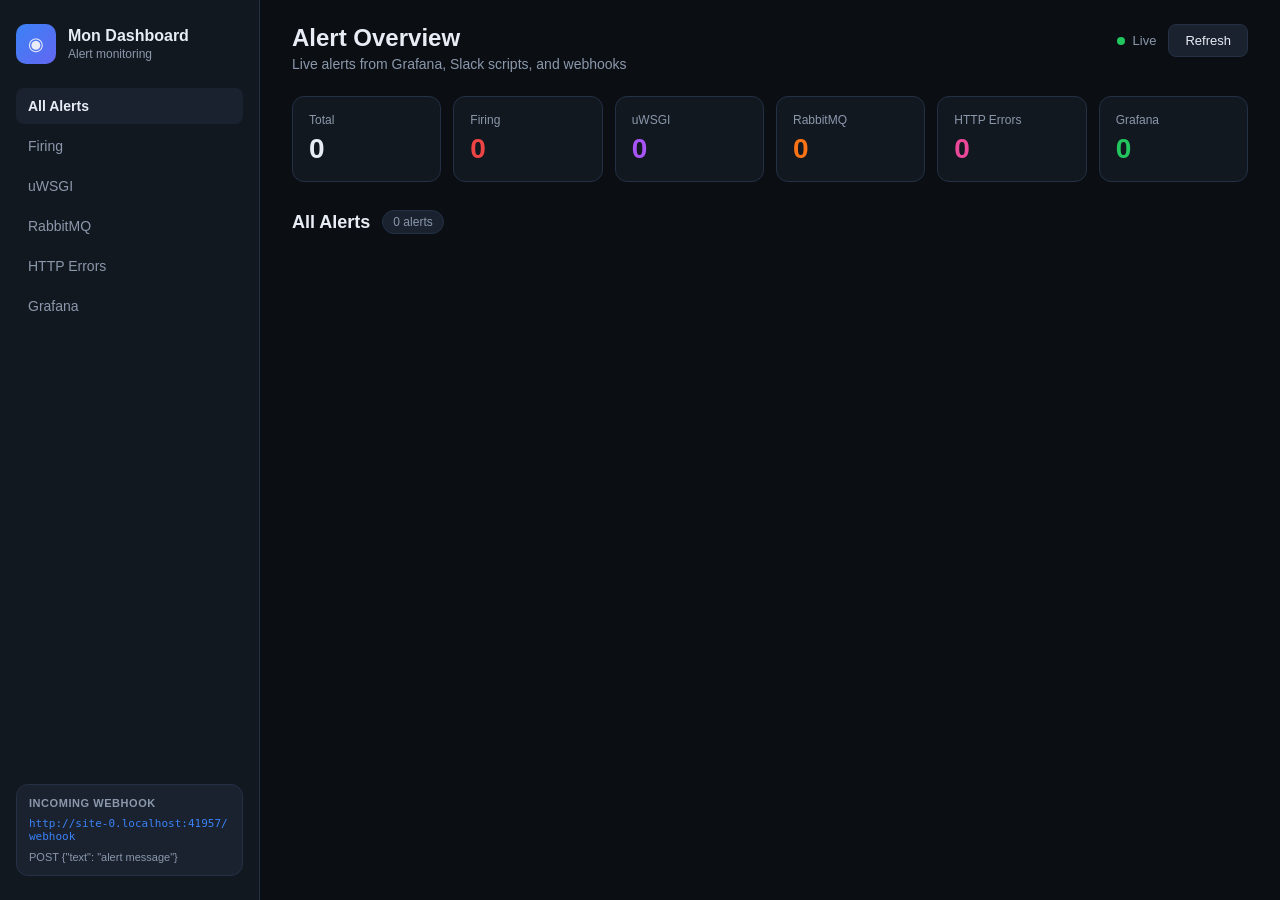
==== templates/index.html @ a4b10851 "Add alert dashboard with Slack-style webhook and Docker support. Introduces a FastAPI app that inges" ====
<!DOCTYPE html>
<html lang="en">
<head>
  <meta charset="UTF-8">
  <meta name="viewport" content="width=device-width, initial-scale=1.0">
  <title>Mon Dashboard</title>
  <link rel="stylesheet" href="/static/css/style.css">
</head>
<body>
  <div class="app">
    <aside class="sidebar">
      <div class="brand">
        <div class="brand-icon">◉</div>
        <div>
          <h1>Mon Dashboard</h1>
          <p>Alert monitoring</p>
        </div>
      </div>

      <nav class="nav">
        <button class="nav-item active" data-filter="all">All Alerts</button>
        <button class="nav-item" data-filter="firing">Firing</button>
        <button class="nav-item" data-filter="uwsgi">uWSGI</button>
        <button class="nav-item" data-filter="rabbitmq">RabbitMQ</button>
        <button class="nav-item" data-filter="http_error">HTTP Errors</button>
        <button class="nav-item" data-filter="grafana">Grafana</button>
      </nav>

      <div class="webhook-info">
        <h3>Incoming Webhook</h3>
        <code id="webhook-url">/webhook</code>
        <p class="webhook-hint">POST {"text": "alert message"}</p>
      </div>
    </aside>

    <main class="main">
      <header class="topbar">
        <div>
          <h2>Alert Overview</h2>
          <p class="subtitle">Live alerts from Grafana, Slack scripts, and webhooks</p>
        </div>
        <div class="topbar-actions">
          <span class="live-indicator"><span class="pulse"></span> Live</span>
          <button id="refresh-btn" class="btn">Refresh</button>
        </div>
      </header>

      <section class="stats-grid" id="stats-grid">
        <div class="stat-card">
          <span class="stat-label">Total</span>
          <span class="stat-value" id="stat-total">0</span>
        </div>
        <div class="stat-card firing">
          <span class="stat-label">Firing</span>
          <span class="stat-value" id="stat-firing">0</span>
        </div>
        <div class="stat-card uwsgi">
          <span class="stat-label">uWSGI</span>
          <span class="stat-value" id="stat-uwsgi">0</span>
        </div>
        <div class="stat-card rabbitmq">
          <span class="stat-label">RabbitMQ</span>
          <span class="stat-value" id="stat-rabbitmq">0</span>
        </div>
        <div class="stat-card http">
          <span class="stat-label">HTTP Errors</span>
          <span class="stat-value" id="stat-http">0</span>
        </div>
        <div class="stat-card grafana">
          <span class="stat-label">Grafana</span>
          <span class="stat-value" id="stat-grafana">0</span>
        </div>
      </section>

      <section class="alerts-section">
        <div class="section-header">
          <h3 id="section-title">All Alerts</h3>
          <span id="alert-count" class="badge">0 alerts</span>
        </div>
        <div id="alerts-container" class="alerts-grid"></div>
        <div id="empty-state" class="empty-state hidden">
          <p>No alerts yet. Send one via webhook to get started.</p>
        </div>
      </section>
    </main>
  </div>

  <div id="modal" class="modal hidden">
    <div class="modal-backdrop"></div>
    <div class="modal-content">
      <button class="modal-close" id="modal-close">&times;</button>
      <div id="modal-body"></div>
    </div>
  </div>

  <script src="/static/js/app.js"></script>
</body>
</html>
---- static/css/style.css ----
:root {
  --bg: #0b0f14;
  --surface: #121820;
  --surface-2: #1a2230;
  --border: #243044;
  --text: #e8edf5;
  --muted: #8b98ab;
  --accent: #3b82f6;
  --critical: #ef4444;
  --warning: #f59e0b;
  --info: #06b6d4;
  --uwsgi: #a855f7;
  --rabbitmq: #f97316;
  --http: #ec4899;
  --grafana: #22c55e;
  --radius: 12px;
}

* { box-sizing: border-box; margin: 0; padding: 0; }

body {
  font-family: -apple-system, BlinkMacSystemFont, "Segoe UI", Roboto, sans-serif;
  background: var(--bg);
  color: var(--text);
  min-height: 100vh;
}

.app {
  display: grid;
  grid-template-columns: 260px 1fr;
  min-height: 100vh;
}

.sidebar {
  background: var(--surface);
  border-right: 1px solid var(--border);
  padding: 24px 16px;
  display: flex;
  flex-direction: column;
  gap: 24px;
}

.brand {
  display: flex;
  gap: 12px;
  align-items: center;
}

.brand-icon {
  width: 40px;
  height: 40px;
  border-radius: 10px;
  background: linear-gradient(135deg, var(--accent), #6366f1);
  display: grid;
  place-items: center;
  font-size: 18px;
}

.brand h1 { font-size: 16px; font-weight: 700; }
.brand p { font-size: 12px; color: var(--muted); margin-top: 2px; }

.nav { display: flex; flex-direction: column; gap: 4px; }

.nav-item {
  background: transparent;
  border: none;
  color: var(--muted);
  text-align: left;
  padding: 10px 12px;
  border-radius: 8px;
  cursor: pointer;
  font-size: 14px;
  transition: all 0.15s;
}

.nav-item:hover { background: var(--surface-2); color: var(--text); }
.nav-item.active { background: var(--surface-2); color: var(--text); font-weight: 600; }

.webhook-info {
  margin-top: auto;
  padding: 12px;
  background: var(--surface-2);
  border-radius: var(--radius);
  border: 1px solid var(--border);
}

.webhook-info h3 {
  font-size: 11px;
  text-transform: uppercase;
  letter-spacing: 0.05em;
  color: var(--muted);
  margin-bottom: 8px;
}

.webhook-info code {
  display: block;
  font-size: 11px;
  color: var(--accent);
  margin-bottom: 8px;
  word-break: break-all;
}

.webhook-hint {
  font-size: 11px;
  color: var(--muted);
  margin-top: 4px;
}

.main { padding: 24px 32px; overflow-y: auto; }

.topbar {
  display: flex;
  justify-content: space-between;
  align-items: flex-start;
  margin-bottom: 24px;
}

.topbar h2 { font-size: 24px; font-weight: 700; }
.subtitle { color: var(--muted); font-size: 14px; margin-top: 4px; }

.topbar-actions { display: flex; align-items: center; gap: 12px; }

.live-indicator {
  display: flex;
  align-items: center;
  gap: 8px;
  font-size: 13px;
  color: var(--muted);
}

.pulse {
  width: 8px;
  height: 8px;
  background: var(--grafana);
  border-radius: 50%;
  animation: pulse 2s infinite;
}

@keyframes pulse {
  0%, 100% { opacity: 1; }
  50% { opacity: 0.4; }
}

.btn {
  background: var(--surface-2);
  border: 1px solid var(--border);
  color: var(--text);
  padding: 8px 16px;
  border-radius: 8px;
  cursor: pointer;
  font-size: 13px;
}

.btn:hover { border-color: var(--accent); }

.stats-grid {
  display: grid;
  grid-template-columns: repeat(auto-fit, minmax(140px, 1fr));
  gap: 12px;
  margin-bottom: 28px;
}

.stat-card {
  background: var(--surface);
  border: 1px solid var(--border);
  border-radius: var(--radius);
  padding: 16px;
}

.stat-label {
  display: block;
  font-size: 12px;
  color: var(--muted);
  margin-bottom: 6px;
}

.stat-value {
  font-size: 28px;
  font-weight: 700;
}

.stat-card.firing .stat-value { color: var(--critical); }
.stat-card.uwsgi .stat-value { color: var(--uwsgi); }
.stat-card.rabbitmq .stat-value { color: var(--rabbitmq); }
.stat-card.http .stat-value { color: var(--http); }
.stat-card.grafana .stat-value { color: var(--grafana); }

.section-header {
  display: flex;
  align-items: center;
  gap: 12px;
  margin-bottom: 16px;
}

.section-header h3 { font-size: 18px; }

.badge {
  background: var(--surface-2);
  border: 1px solid var(--border);
  padding: 4px 10px;
  border-radius: 999px;
  font-size: 12px;
  color: var(--muted);
}

.alerts-grid {
  display: grid;
  grid-template-columns: repeat(auto-fill, minmax(340px, 1fr));
  gap: 16px;
}

.alert-card {
  background: var(--surface);
  border: 1px solid var(--border);
  border-radius: var(--radius);
  padding: 16px;
  cursor: pointer;
  transition: border-color 0.15s, transform 0.15s;
}

.alert-card:hover {
  border-color: var(--accent);
  transform: translateY(-1px);
}

.alert-card.resolved { opacity: 0.6; }

.alert-header {
  display: flex;
  justify-content: space-between;
  align-items: flex-start;
  gap: 8px;
  margin-bottom: 10px;
}

.alert-badges { display: flex; flex-wrap: wrap; gap: 6px; }

.type-badge, .severity-badge, .status-badge {
  font-size: 10px;
  font-weight: 600;
  text-transform: uppercase;
  letter-spacing: 0.04em;
  padding: 3px 8px;
  border-radius: 999px;
}

.type-badge.uwsgi { background: rgba(168,85,247,0.15); color: var(--uwsgi); }
.type-badge.rabbitmq { background: rgba(249,115,22,0.15); color: var(--rabbitmq); }
.type-badge.http_error { background: rgba(236,72,153,0.15); color: var(--http); }
.type-badge.grafana { background: rgba(34,197,94,0.15); color: var(--grafana); }
.type-badge.generic { background: rgba(139,152,171,0.15); color: var(--muted); }

.severity-badge.critical { background: rgba(239,68,68,0.15); color: var(--critical); }
.severity-badge.warning { background: rgba(245,158,11,0.15); color: var(--warning); }
.severity-badge.info { background: rgba(6,182,212,0.15); color: var(--info); }

.status-badge.firing { background: rgba(239,68,68,0.1); color: var(--critical); }
.status-badge.resolved { background: rgba(34,197,94,0.1); color: var(--grafana); }
.status-badge.acknowledged { background: rgba(59,130,246,0.1); color: var(--accent); }

.alert-title {
  font-size: 15px;
  font-weight: 600;
  margin-bottom: 8px;
  line-height: 1.4;
}

.alert-message {
  font-size: 13px;
  color: var(--muted);
  line-height: 1.5;
  display: -webkit-box;
  -webkit-line-clamp: 3;
  -webkit-box-orient: vertical;
  overflow: hidden;
}

.alert-meta {
  display: flex;
  flex-wrap: wrap;
  gap: 12px;
  margin-top: 12px;
  padding-top: 12px;
  border-top: 1px solid var(--border);
  font-size: 12px;
  color: var(--muted);
}

.alert-meta span strong { color: var(--text); }

.alert-time { font-size: 11px; color: var(--muted); white-space: nowrap; }

.alert-actions {
  display: flex;
  gap: 6px;
  margin-top: 12px;
}

.alert-actions button {
  flex: 1;
  padding: 6px;
  font-size: 11px;
  border-radius: 6px;
  border: 1px solid var(--border);
  background: var(--surface-2);
  color: var(--text);
  cursor: pointer;
}

.alert-actions button:hover { border-color: var(--accent); }

.empty-state {
  text-align: center;
  padding: 60px 20px;
  color: var(--muted);
  border: 1px dashed var(--border);
  border-radius: var(--radius);
}

.hidden { display: none !important; }

.modal { position: fixed; inset: 0; z-index: 100; display: grid; place-items: center; }
.modal-backdrop { position: absolute; inset: 0; background: rgba(0,0,0,0.6); }
.modal-content {
  position: relative;
  background: var(--surface);
  border: 1px solid var(--border);
  border-radius: var(--radius);
  padding: 24px;
  max-width: 640px;
  width: 90%;
  max-height: 80vh;
  overflow-y: auto;
}

.modal-close {
  position: absolute;
  top: 12px;
  right: 12px;
  background: none;
  border: none;
  color: var(--muted);
  font-size: 24px;
  cursor: pointer;
}

.modal-detail h2 { font-size: 18px; margin-bottom: 12px; padding-right: 24px; }
.modal-detail .detail-grid {
  display: grid;
  grid-template-columns: 120px 1fr;
  gap: 8px 16px;
  font-size: 13px;
  margin: 16px 0;
}

.modal-detail .detail-grid dt { color: var(--muted); }
.modal-detail pre {
  background: var(--bg);
  border: 1px solid var(--border);
  border-radius: 8px;
  padding: 12px;
  font-size: 12px;
  overflow-x: auto;
  white-space: pre-wrap;
  word-break: break-word;
}

@media (max-width: 768px) {
  .app { grid-template-columns: 1fr; }
  .sidebar { display: none; }
  .main { padding: 16px; }
}
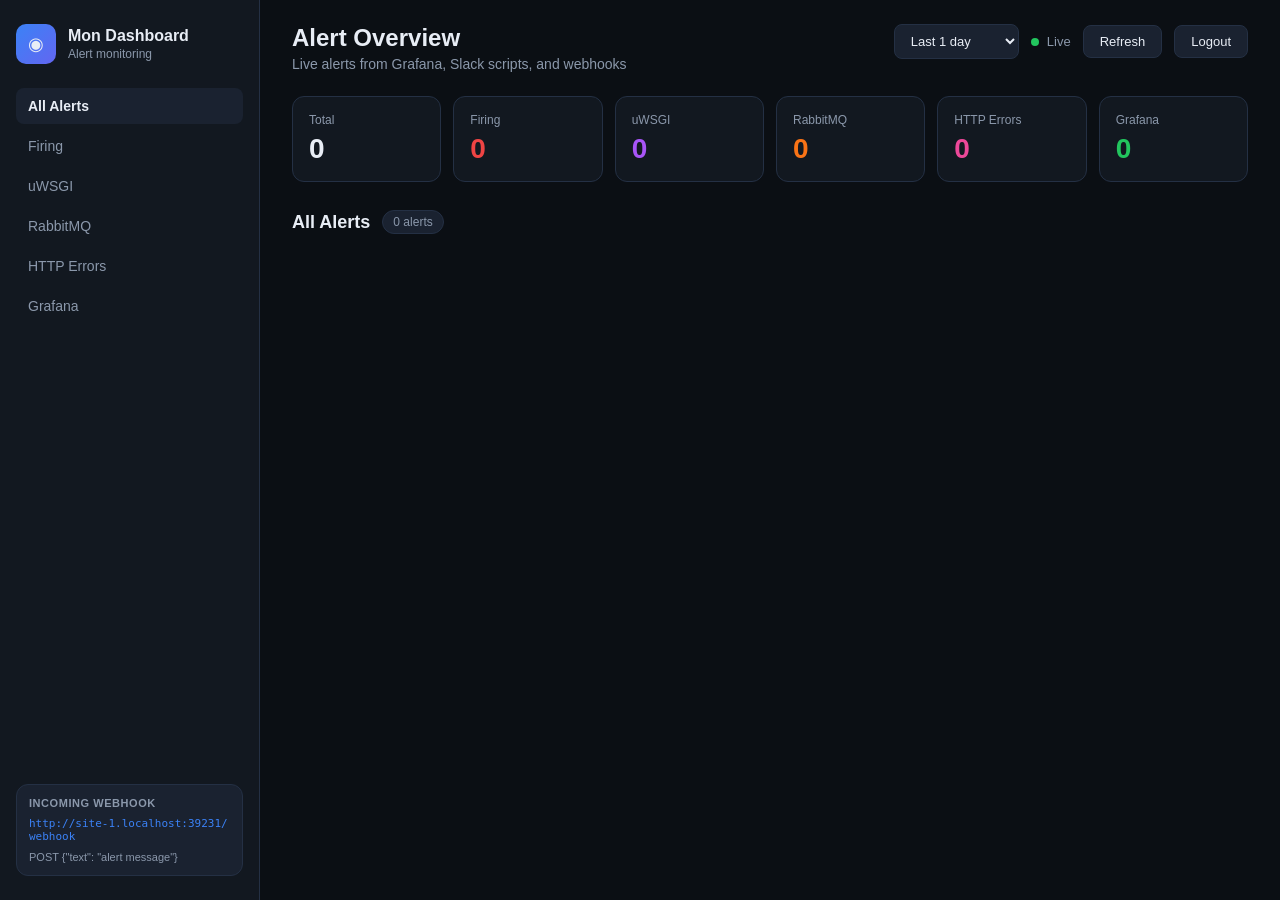
==== commit 58c43286: "Add login page and time-range filter for alerts dashboard. Protect the UI and API with session auth " ====
--- a/templates/index.html
+++ b/templates/index.html
@@ -40,8 +40,23 @@
           <p class="subtitle">Live alerts from Grafana, Slack scripts, and webhooks</p>
         </div>
         <div class="topbar-actions">
+          <select id="time-range" class="time-select" aria-label="Time range">
+            <option value="30">Last 30 min</option>
+            <option value="60">Last 1 hour</option>
+            <option value="120">Last 2 hours</option>
+            <option value="360">Last 6 hours</option>
+            <option value="720">Last 12 hours</option>
+            <option value="1440" selected>Last 1 day</option>
+            <option value="2880">Last 2 days</option>
+            <option value="4320">Last 3 days</option>
+            <option value="5760">Last 4 days</option>
+            <option value="7200">Last 5 days</option>
+            <option value="8640">Last 6 days</option>
+            <option value="10080">Last 7 days</option>
+          </select>
           <span class="live-indicator"><span class="pulse"></span> Live</span>
           <button id="refresh-btn" class="btn">Refresh</button>
+          <a href="/logout" class="btn">Logout</a>
         </div>
       </header>
 
--- a/static/css/style.css
+++ b/static/css/style.css
@@ -370,3 +370,95 @@
   .sidebar { display: none; }
   .main { padding: 16px; }
 }
+
+.time-select {
+  background: var(--surface-2);
+  border: 1px solid var(--border);
+  color: var(--text);
+  padding: 8px 12px;
+  border-radius: 8px;
+  font-size: 13px;
+  cursor: pointer;
+}
+
+.time-select:hover,
+.time-select:focus {
+  border-color: var(--accent);
+  outline: none;
+}
+
+.topbar-actions a.btn {
+  text-decoration: none;
+  display: inline-flex;
+  align-items: center;
+}
+
+.login-page {
+  display: grid;
+  place-items: center;
+  min-height: 100vh;
+  padding: 24px;
+}
+
+.login-card {
+  width: 100%;
+  max-width: 400px;
+  background: var(--surface);
+  border: 1px solid var(--border);
+  border-radius: var(--radius);
+  padding: 32px;
+}
+
+.login-brand {
+  margin-bottom: 24px;
+}
+
+.login-form {
+  display: flex;
+  flex-direction: column;
+  gap: 16px;
+}
+
+.login-form label {
+  display: flex;
+  flex-direction: column;
+  gap: 6px;
+  font-size: 13px;
+  color: var(--muted);
+}
+
+.login-form input {
+  background: var(--surface-2);
+  border: 1px solid var(--border);
+  border-radius: 8px;
+  padding: 10px 12px;
+  color: var(--text);
+  font-size: 14px;
+}
+
+.login-form input:focus {
+  border-color: var(--accent);
+  outline: none;
+}
+
+.btn-primary {
+  background: var(--accent);
+  border-color: var(--accent);
+  color: white;
+  padding: 10px 16px;
+  margin-top: 8px;
+}
+
+.btn-primary:hover {
+  opacity: 0.9;
+}
+
+.login-error {
+  background: rgba(239, 68, 68, 0.1);
+  border: 1px solid rgba(239, 68, 68, 0.3);
+  color: var(--critical);
+  padding: 10px 12px;
+  border-radius: 8px;
+  font-size: 13px;
+  margin-bottom: 16px;
+}
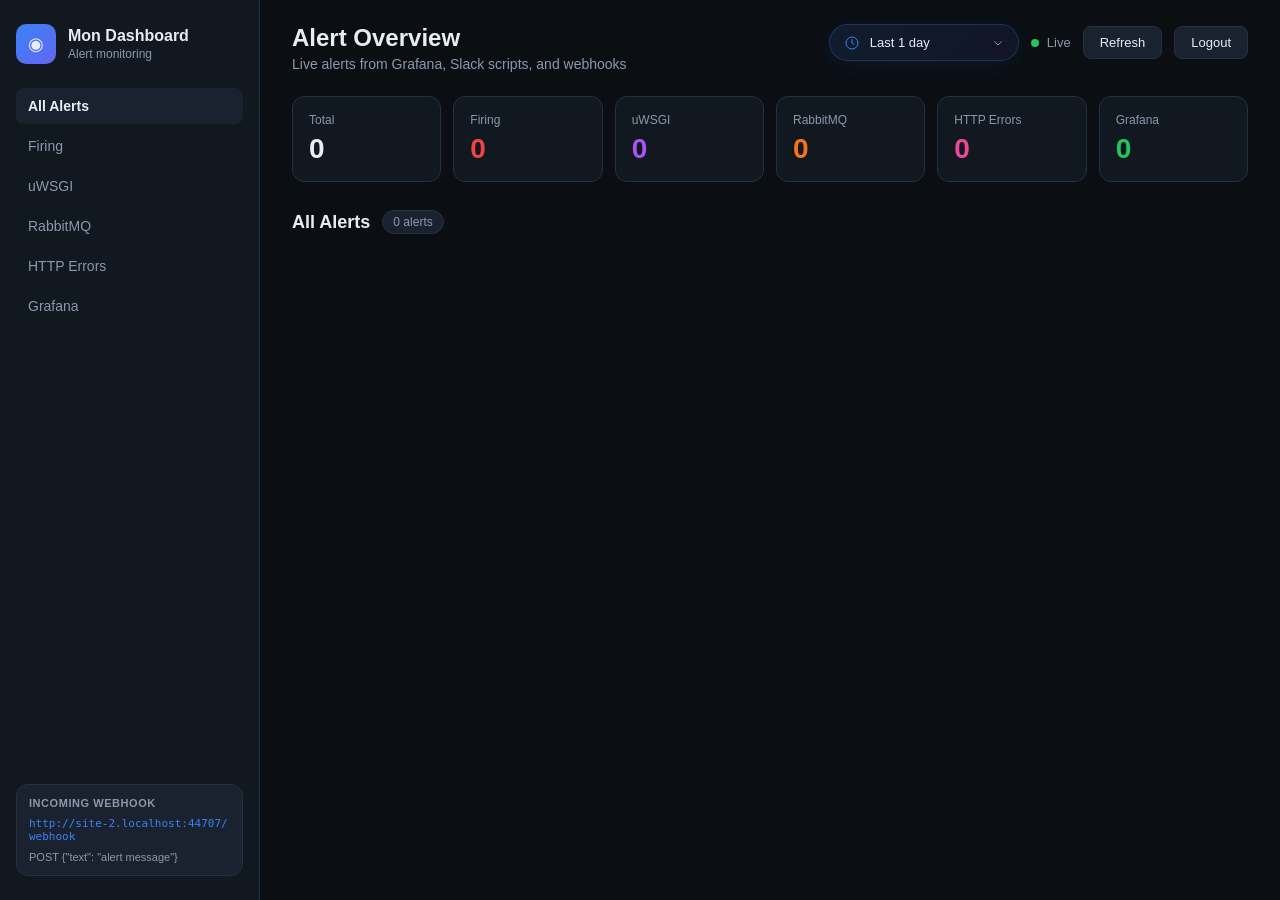
==== commit fbdf50dc: "Improve login page and time-range filter styling. Add a glass-style login screen with animated backg" ====
--- a/templates/index.html
+++ b/templates/index.html
@@ -40,20 +40,35 @@
           <p class="subtitle">Live alerts from Grafana, Slack scripts, and webhooks</p>
         </div>
         <div class="topbar-actions">
-          <select id="time-range" class="time-select" aria-label="Time range">
-            <option value="30">Last 30 min</option>
-            <option value="60">Last 1 hour</option>
-            <option value="120">Last 2 hours</option>
-            <option value="360">Last 6 hours</option>
-            <option value="720">Last 12 hours</option>
-            <option value="1440" selected>Last 1 day</option>
-            <option value="2880">Last 2 days</option>
-            <option value="4320">Last 3 days</option>
-            <option value="5760">Last 4 days</option>
-            <option value="7200">Last 5 days</option>
-            <option value="8640">Last 6 days</option>
-            <option value="10080">Last 7 days</option>
-          </select>
+          <div class="time-filter">
+            <div class="time-select-wrap">
+              <svg class="time-select-icon" viewBox="0 0 24 24" fill="none" aria-hidden="true">
+                <circle cx="12" cy="12" r="9" stroke="currentColor" stroke-width="1.5"/>
+                <path d="M12 7v5l3 2" stroke="currentColor" stroke-width="1.5" stroke-linecap="round"/>
+              </svg>
+              <select id="time-range" class="time-select" aria-label="Time range">
+                <optgroup label="Recent">
+                  <option value="30">Last 30 minutes</option>
+                  <option value="60">Last 1 hour</option>
+                  <option value="120">Last 2 hours</option>
+                  <option value="360">Last 6 hours</option>
+                  <option value="720">Last 12 hours</option>
+                </optgroup>
+                <optgroup label="Days">
+                  <option value="1440" selected>Last 1 day</option>
+                  <option value="2880">Last 2 days</option>
+                  <option value="4320">Last 3 days</option>
+                  <option value="5760">Last 4 days</option>
+                  <option value="7200">Last 5 days</option>
+                  <option value="8640">Last 6 days</option>
+                  <option value="10080">Last 7 days</option>
+                </optgroup>
+              </select>
+              <svg class="time-select-chevron" viewBox="0 0 24 24" fill="none" aria-hidden="true">
+                <path d="M7 10l5 5 5-5" stroke="currentColor" stroke-width="1.5" stroke-linecap="round" stroke-linejoin="round"/>
+              </svg>
+            </div>
+          </div>
           <span class="live-indicator"><span class="pulse"></span> Live</span>
           <button id="refresh-btn" class="btn">Refresh</button>
           <a href="/logout" class="btn">Logout</a>
--- a/static/css/style.css
+++ b/static/css/style.css
@@ -369,22 +369,75 @@
   .app { grid-template-columns: 1fr; }
   .sidebar { display: none; }
   .main { padding: 16px; }
+  .topbar { flex-direction: column; gap: 16px; }
+  .topbar-actions { flex-wrap: wrap; width: 100%; }
+  .time-select-wrap { min-width: 100%; }
+  .login-card { padding: 32px 24px; }
+}
+
+.time-filter {
+  position: relative;
+}
+
+.time-select-wrap {
+  position: relative;
+  display: flex;
+  align-items: center;
+  min-width: 190px;
+  background: linear-gradient(135deg, rgba(59, 130, 246, 0.12), rgba(99, 102, 241, 0.08));
+  border: 1px solid rgba(59, 130, 246, 0.25);
+  border-radius: 999px;
+  padding: 0 36px 0 40px;
+  box-shadow: 0 4px 20px rgba(59, 130, 246, 0.08);
+  transition: border-color 0.2s, box-shadow 0.2s, transform 0.2s;
+}
+
+.time-select-wrap:hover {
+  border-color: rgba(59, 130, 246, 0.45);
+  box-shadow: 0 6px 24px rgba(59, 130, 246, 0.14);
+}
+
+.time-select-wrap:focus-within {
+  border-color: var(--accent);
+  box-shadow: 0 0 0 3px rgba(59, 130, 246, 0.15);
+}
+
+.time-select-icon {
+  position: absolute;
+  left: 14px;
+  width: 16px;
+  height: 16px;
+  color: var(--accent);
+  pointer-events: none;
+}
+
+.time-select-chevron {
+  position: absolute;
+  right: 12px;
+  width: 16px;
+  height: 16px;
+  color: var(--muted);
+  pointer-events: none;
 }
 
 .time-select {
-  background: var(--surface-2);
-  border: 1px solid var(--border);
+  appearance: none;
+  -webkit-appearance: none;
+  width: 100%;
+  background: transparent;
+  border: none;
   color: var(--text);
-  padding: 8px 12px;
-  border-radius: 8px;
+  padding: 10px 0;
   font-size: 13px;
+  font-weight: 500;
   cursor: pointer;
-}
-
-.time-select:hover,
-.time-select:focus {
-  border-color: var(--accent);
   outline: none;
+}
+
+.time-select option,
+.time-select optgroup {
+  background: var(--surface);
+  color: var(--text);
 }
 
 .topbar-actions a.btn {
@@ -393,72 +446,239 @@
   align-items: center;
 }
 
+/* ── Login page ── */
+
 .login-page {
+  position: relative;
   display: grid;
   place-items: center;
   min-height: 100vh;
   padding: 24px;
+  overflow: hidden;
+}
+
+.login-bg {
+  position: fixed;
+  inset: 0;
+  z-index: 0;
+  background: radial-gradient(ellipse at top, #111827 0%, var(--bg) 55%);
+}
+
+.login-grid {
+  position: absolute;
+  inset: 0;
+  background-image:
+    linear-gradient(rgba(59, 130, 246, 0.04) 1px, transparent 1px),
+    linear-gradient(90deg, rgba(59, 130, 246, 0.04) 1px, transparent 1px);
+  background-size: 48px 48px;
+  mask-image: radial-gradient(ellipse at center, black 20%, transparent 75%);
+}
+
+.login-glow {
+  position: absolute;
+  border-radius: 50%;
+  filter: blur(80px);
+  opacity: 0.5;
+  animation: floatGlow 8s ease-in-out infinite;
+}
+
+.login-glow-1 {
+  width: 420px;
+  height: 420px;
+  top: -120px;
+  left: -80px;
+  background: rgba(59, 130, 246, 0.22);
+}
+
+.login-glow-2 {
+  width: 360px;
+  height: 360px;
+  bottom: -100px;
+  right: -60px;
+  background: rgba(99, 102, 241, 0.18);
+  animation-delay: -4s;
+}
+
+@keyframes floatGlow {
+  0%, 100% { transform: translate(0, 0) scale(1); }
+  50% { transform: translate(20px, 15px) scale(1.05); }
+}
+
+.login-shell {
+  position: relative;
+  z-index: 1;
+  width: 100%;
+  max-width: 440px;
 }
 
 .login-card {
+  background: rgba(18, 24, 32, 0.82);
+  backdrop-filter: blur(20px);
+  -webkit-backdrop-filter: blur(20px);
+  border: 1px solid rgba(255, 255, 255, 0.08);
+  border-radius: 20px;
+  padding: 40px 36px;
+  box-shadow:
+    0 24px 60px rgba(0, 0, 0, 0.45),
+    inset 0 1px 0 rgba(255, 255, 255, 0.06);
+}
+
+.login-header {
+  text-align: center;
+  margin-bottom: 32px;
+}
+
+.login-logo {
+  width: 56px;
+  height: 56px;
+  margin: 0 auto 20px;
+  border-radius: 16px;
+  background: linear-gradient(135deg, var(--accent), #6366f1);
+  display: grid;
+  place-items: center;
+  color: white;
+  box-shadow: 0 12px 32px rgba(59, 130, 246, 0.35);
+}
+
+.login-logo svg {
+  width: 28px;
+  height: 28px;
+}
+
+.login-header h1 {
+  font-size: 26px;
+  font-weight: 700;
+  letter-spacing: -0.02em;
+  margin-bottom: 8px;
+}
+
+.login-header p {
+  font-size: 14px;
+  color: var(--muted);
+  line-height: 1.5;
+  max-width: 320px;
+  margin: 0 auto;
+}
+
+.login-form {
+  display: flex;
+  flex-direction: column;
+  gap: 20px;
+}
+
+.input-group label {
+  display: block;
+  font-size: 12px;
+  font-weight: 600;
+  text-transform: uppercase;
+  letter-spacing: 0.06em;
+  color: var(--muted);
+  margin-bottom: 8px;
+}
+
+.input-wrap {
+  position: relative;
+  display: flex;
+  align-items: center;
+}
+
+.input-wrap svg {
+  position: absolute;
+  left: 14px;
+  width: 18px;
+  height: 18px;
+  color: var(--muted);
+  pointer-events: none;
+  transition: color 0.2s;
+}
+
+.input-wrap input {
   width: 100%;
-  max-width: 400px;
-  background: var(--surface);
-  border: 1px solid var(--border);
-  border-radius: var(--radius);
-  padding: 32px;
-}
-
-.login-brand {
-  margin-bottom: 24px;
-}
-
-.login-form {
-  display: flex;
-  flex-direction: column;
-  gap: 16px;
-}
-
-.login-form label {
-  display: flex;
-  flex-direction: column;
-  gap: 6px;
+  background: rgba(26, 34, 48, 0.9);
+  border: 1px solid var(--border);
+  border-radius: 12px;
+  padding: 13px 14px 13px 44px;
+  color: var(--text);
+  font-size: 15px;
+  transition: border-color 0.2s, box-shadow 0.2s, background 0.2s;
+}
+
+.input-wrap input::placeholder {
+  color: rgba(139, 152, 171, 0.7);
+}
+
+.input-wrap input:focus {
+  border-color: var(--accent);
+  background: rgba(26, 34, 48, 1);
+  box-shadow: 0 0 0 3px rgba(59, 130, 246, 0.12);
+  outline: none;
+}
+
+.input-wrap:focus-within svg {
+  color: var(--accent);
+}
+
+.btn-login {
+  display: flex;
+  align-items: center;
+  justify-content: center;
+  gap: 10px;
+  width: 100%;
+  margin-top: 8px;
+  padding: 14px 20px;
+  border: none;
+  border-radius: 12px;
+  background: linear-gradient(135deg, var(--accent), #6366f1);
+  color: white;
+  font-size: 15px;
+  font-weight: 600;
+  cursor: pointer;
+  box-shadow: 0 12px 28px rgba(59, 130, 246, 0.3);
+  transition: transform 0.15s, box-shadow 0.15s, opacity 0.15s;
+}
+
+.btn-login svg {
+  width: 18px;
+  height: 18px;
+  transition: transform 0.15s;
+}
+
+.btn-login:hover {
+  transform: translateY(-1px);
+  box-shadow: 0 16px 36px rgba(59, 130, 246, 0.38);
+}
+
+.btn-login:hover svg {
+  transform: translateX(3px);
+}
+
+.btn-login:active {
+  transform: translateY(0);
+}
+
+.login-error {
+  display: flex;
+  align-items: center;
+  gap: 10px;
+  background: rgba(239, 68, 68, 0.1);
+  border: 1px solid rgba(239, 68, 68, 0.25);
+  color: #fca5a5;
+  padding: 12px 14px;
+  border-radius: 12px;
   font-size: 13px;
-  color: var(--muted);
-}
-
-.login-form input {
-  background: var(--surface-2);
-  border: 1px solid var(--border);
-  border-radius: 8px;
-  padding: 10px 12px;
-  color: var(--text);
-  font-size: 14px;
-}
-
-.login-form input:focus {
-  border-color: var(--accent);
-  outline: none;
-}
-
-.btn-primary {
-  background: var(--accent);
-  border-color: var(--accent);
-  color: white;
-  padding: 10px 16px;
-  margin-top: 8px;
-}
-
-.btn-primary:hover {
-  opacity: 0.9;
-}
-
-.login-error {
-  background: rgba(239, 68, 68, 0.1);
-  border: 1px solid rgba(239, 68, 68, 0.3);
+  margin-bottom: 20px;
+}
+
+.login-error svg {
+  width: 18px;
+  height: 18px;
+  flex-shrink: 0;
   color: var(--critical);
-  padding: 10px 12px;
-  border-radius: 8px;
-  font-size: 13px;
-  margin-bottom: 16px;
-}
+}
+
+.login-footer {
+  text-align: center;
+  margin-top: 20px;
+  font-size: 12px;
+  color: rgba(139, 152, 171, 0.8);
+}
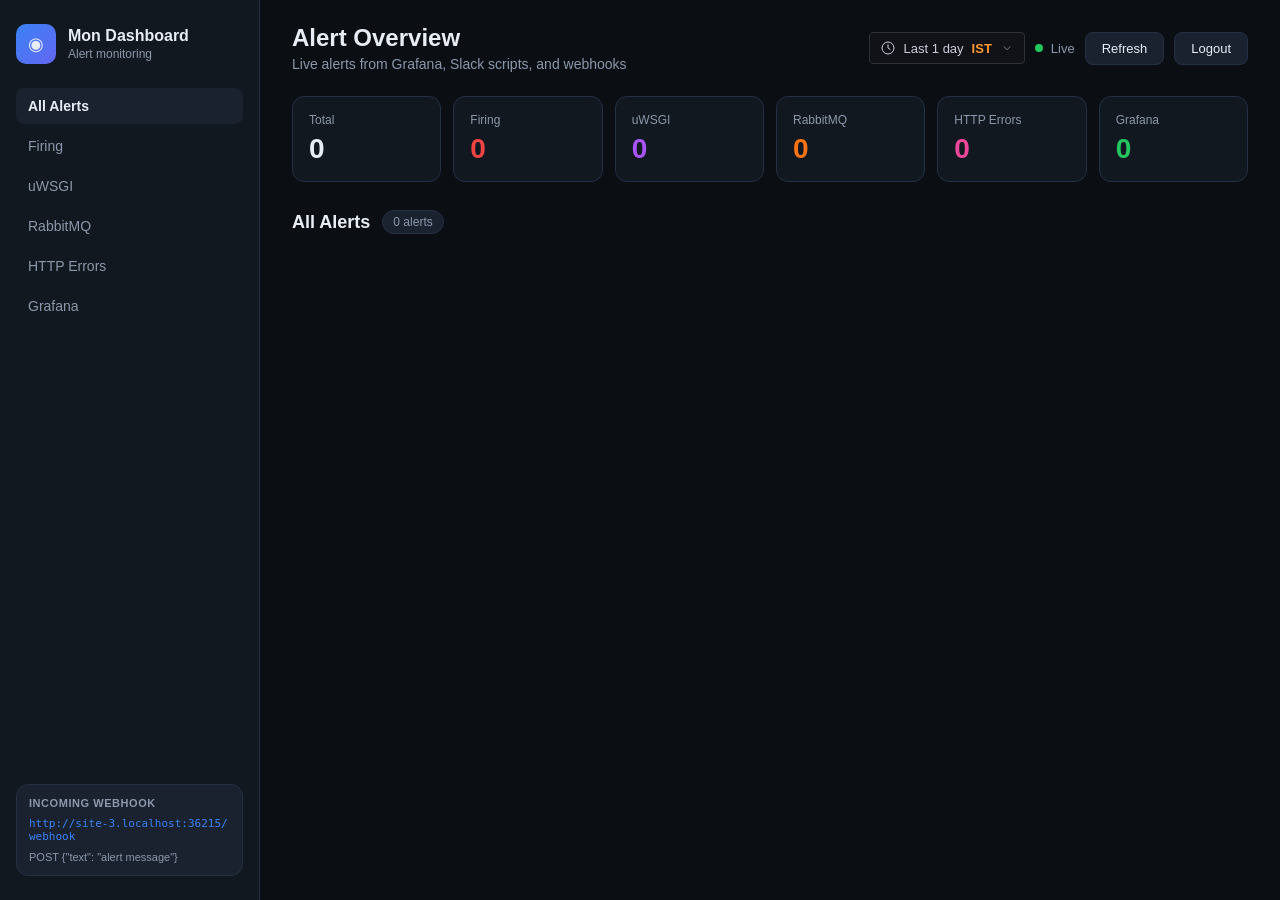
==== commit b64b975c: "Restyle login and time picker to match Grafana UI. Use purple gradient login card with blue button a" ====
--- a/templates/index.html
+++ b/templates/index.html
@@ -4,7 +4,7 @@
   <meta charset="UTF-8">
   <meta name="viewport" content="width=device-width, initial-scale=1.0">
   <title>Mon Dashboard</title>
-  <link rel="stylesheet" href="/static/css/style.css">
+  <link rel="stylesheet" href="/static/css/style.css?v=4">
 </head>
 <body>
   <div class="app">
@@ -40,35 +40,35 @@
           <p class="subtitle">Live alerts from Grafana, Slack scripts, and webhooks</p>
         </div>
         <div class="topbar-actions">
-          <div class="time-filter">
-            <div class="time-select-wrap">
-              <svg class="time-select-icon" viewBox="0 0 24 24" fill="none" aria-hidden="true">
-                <circle cx="12" cy="12" r="9" stroke="currentColor" stroke-width="1.5"/>
-                <path d="M12 7v5l3 2" stroke="currentColor" stroke-width="1.5" stroke-linecap="round"/>
-              </svg>
-              <select id="time-range" class="time-select" aria-label="Time range">
-                <optgroup label="Recent">
-                  <option value="30">Last 30 minutes</option>
-                  <option value="60">Last 1 hour</option>
-                  <option value="120">Last 2 hours</option>
-                  <option value="360">Last 6 hours</option>
-                  <option value="720">Last 12 hours</option>
-                </optgroup>
-                <optgroup label="Days">
-                  <option value="1440" selected>Last 1 day</option>
-                  <option value="2880">Last 2 days</option>
-                  <option value="4320">Last 3 days</option>
-                  <option value="5760">Last 4 days</option>
-                  <option value="7200">Last 5 days</option>
-                  <option value="8640">Last 6 days</option>
-                  <option value="10080">Last 7 days</option>
-                </optgroup>
-              </select>
-              <svg class="time-select-chevron" viewBox="0 0 24 24" fill="none" aria-hidden="true">
-                <path d="M7 10l5 5 5-5" stroke="currentColor" stroke-width="1.5" stroke-linecap="round" stroke-linejoin="round"/>
-              </svg>
-            </div>
-          </div>
+          <label class="grafana-time-picker" for="time-range">
+            <svg class="grafana-time-icon" viewBox="0 0 24 24" fill="none" aria-hidden="true">
+              <circle cx="12" cy="12" r="9" stroke="currentColor" stroke-width="1.5"/>
+              <path d="M12 7v5l3 2" stroke="currentColor" stroke-width="1.5" stroke-linecap="round"/>
+            </svg>
+            <span id="time-range-label" class="grafana-time-label">Last 1 day</span>
+            <span class="grafana-time-tz">IST</span>
+            <svg class="grafana-time-chevron" viewBox="0 0 24 24" fill="none" aria-hidden="true">
+              <path d="M7 10l5 5 5-5" stroke="currentColor" stroke-width="1.5" stroke-linecap="round" stroke-linejoin="round"/>
+            </svg>
+            <select id="time-range" class="grafana-time-select" aria-label="Time range">
+              <optgroup label="Recent">
+                <option value="30">Last 30 minutes</option>
+                <option value="60">Last 1 hour</option>
+                <option value="120">Last 2 hours</option>
+                <option value="360">Last 6 hours</option>
+                <option value="720">Last 12 hours</option>
+              </optgroup>
+              <optgroup label="Days">
+                <option value="1440" selected>Last 1 day</option>
+                <option value="2880">Last 2 days</option>
+                <option value="4320">Last 3 days</option>
+                <option value="5760">Last 4 days</option>
+                <option value="7200">Last 5 days</option>
+                <option value="8640">Last 6 days</option>
+                <option value="10080">Last 7 days</option>
+              </optgroup>
+            </select>
+          </label>
           <span class="live-indicator"><span class="pulse"></span> Live</span>
           <button id="refresh-btn" class="btn">Refresh</button>
           <a href="/logout" class="btn">Logout</a>
--- a/static/css/style.css
+++ b/static/css/style.css
@@ -111,14 +111,22 @@
 .topbar {
   display: flex;
   justify-content: space-between;
-  align-items: flex-start;
+  align-items: center;
+  flex-wrap: wrap;
+  gap: 16px;
   margin-bottom: 24px;
 }
 
 .topbar h2 { font-size: 24px; font-weight: 700; }
 .subtitle { color: var(--muted); font-size: 14px; margin-top: 4px; }
 
-.topbar-actions { display: flex; align-items: center; gap: 12px; }
+.topbar-actions {
+  display: flex;
+  align-items: center;
+  flex-wrap: wrap;
+  gap: 10px;
+  justify-content: flex-end;
+}
 
 .live-indicator {
   display: flex;
@@ -369,316 +377,212 @@
   .app { grid-template-columns: 1fr; }
   .sidebar { display: none; }
   .main { padding: 16px; }
-  .topbar { flex-direction: column; gap: 16px; }
-  .topbar-actions { flex-wrap: wrap; width: 100%; }
-  .time-select-wrap { min-width: 100%; }
+  .topbar-actions { width: 100%; justify-content: flex-start; }
+  .grafana-time-picker { width: 100%; }
   .login-card { padding: 32px 24px; }
 }
 
-.time-filter {
+/* ── Grafana-style time picker ── */
+
+.grafana-time-picker {
   position: relative;
-}
-
-.time-select-wrap {
-  position: relative;
-  display: flex;
-  align-items: center;
-  min-width: 190px;
-  background: linear-gradient(135deg, rgba(59, 130, 246, 0.12), rgba(99, 102, 241, 0.08));
-  border: 1px solid rgba(59, 130, 246, 0.25);
-  border-radius: 999px;
-  padding: 0 36px 0 40px;
-  box-shadow: 0 4px 20px rgba(59, 130, 246, 0.08);
-  transition: border-color 0.2s, box-shadow 0.2s, transform 0.2s;
-}
-
-.time-select-wrap:hover {
-  border-color: rgba(59, 130, 246, 0.45);
-  box-shadow: 0 6px 24px rgba(59, 130, 246, 0.14);
-}
-
-.time-select-wrap:focus-within {
-  border-color: var(--accent);
-  box-shadow: 0 0 0 3px rgba(59, 130, 246, 0.15);
-}
-
-.time-select-icon {
-  position: absolute;
-  left: 14px;
+  display: inline-flex;
+  align-items: center;
+  gap: 8px;
+  height: 32px;
+  padding: 0 10px;
+  background: #111217;
+  border: 1px solid #2c3235;
+  border-radius: 4px;
+  cursor: pointer;
+  flex-shrink: 0;
+  transition: border-color 0.15s, background 0.15s;
+}
+
+.grafana-time-picker:hover {
+  border-color: #40464d;
+  background: #161719;
+}
+
+.grafana-time-icon {
   width: 16px;
   height: 16px;
-  color: var(--accent);
+  color: #ccccdc;
+  flex-shrink: 0;
+}
+
+.grafana-time-label {
+  font-size: 13px;
+  color: #ccccdc;
+  white-space: nowrap;
   pointer-events: none;
 }
 
-.time-select-chevron {
+.grafana-time-tz {
+  font-size: 13px;
+  font-weight: 600;
+  color: #ff9830;
+  white-space: nowrap;
+  pointer-events: none;
+}
+
+.grafana-time-chevron {
+  width: 14px;
+  height: 14px;
+  color: #8e8ea0;
+  flex-shrink: 0;
+  pointer-events: none;
+}
+
+.grafana-time-select {
   position: absolute;
-  right: 12px;
-  width: 16px;
-  height: 16px;
-  color: var(--muted);
-  pointer-events: none;
-}
-
-.time-select {
-  appearance: none;
-  -webkit-appearance: none;
+  inset: 0;
   width: 100%;
+  height: 100%;
+  opacity: 0;
+  cursor: pointer;
+  border: none;
   background: transparent;
-  border: none;
-  color: var(--text);
-  padding: 10px 0;
-  font-size: 13px;
-  font-weight: 500;
-  cursor: pointer;
-  outline: none;
-}
-
-.time-select option,
-.time-select optgroup {
-  background: var(--surface);
-  color: var(--text);
 }
 
 .topbar-actions a.btn {
   text-decoration: none;
   display: inline-flex;
   align-items: center;
-}
-
-/* ── Login page ── */
+  white-space: nowrap;
+}
+
+/* ── Grafana-style login page ── */
 
 .login-page {
+  min-height: 100vh;
+  display: flex;
+  align-items: center;
+  justify-content: center;
+  padding: 24px;
+  background:
+    radial-gradient(ellipse 80% 60% at 50% 0%, rgba(255, 120, 40, 0.18) 0%, transparent 55%),
+    radial-gradient(ellipse 70% 50% at 80% 20%, rgba(120, 40, 200, 0.25) 0%, transparent 50%),
+    linear-gradient(180deg, #1a0f2e 0%, #111217 45%, #0f1014 100%);
+}
+
+.login-card {
+  width: 100%;
+  max-width: 480px;
+  background: #181b1f;
+  border: 1px solid #2c2f36;
+  border-radius: 4px;
+  padding: 48px 56px 40px;
+  box-shadow: 0 8px 24px rgba(0, 0, 0, 0.4);
+}
+
+.login-logo-grafana {
+  display: flex;
+  justify-content: center;
+  margin-bottom: 28px;
+}
+
+.login-logo-grafana svg {
+  width: 64px;
+  height: 64px;
+}
+
+.login-title {
+  text-align: center;
+  font-size: 26px;
+  font-weight: 400;
+  color: #ffffff;
+  margin-bottom: 32px;
+  letter-spacing: -0.01em;
+}
+
+.login-form {
+  display: flex;
+  flex-direction: column;
+  gap: 24px;
+}
+
+.form-field label {
+  display: block;
+  font-size: 13px;
+  color: #ccccdc;
+  margin-bottom: 8px;
+}
+
+.form-field input {
+  width: 100%;
+  height: 38px;
+  padding: 0 12px;
+  background: #0b0c0e;
+  border: 1px solid #2c3235;
+  border-radius: 4px;
+  color: #ffffff;
+  font-size: 14px;
+  transition: border-color 0.15s, box-shadow 0.15s;
+}
+
+.form-field input:focus {
+  outline: none;
+  border-color: #5794f2;
+  box-shadow: 0 0 0 2px rgba(87, 148, 242, 0.25);
+}
+
+.password-field {
   position: relative;
-  display: grid;
-  place-items: center;
-  min-height: 100vh;
-  padding: 24px;
-  overflow: hidden;
-}
-
-.login-bg {
-  position: fixed;
-  inset: 0;
-  z-index: 0;
-  background: radial-gradient(ellipse at top, #111827 0%, var(--bg) 55%);
-}
-
-.login-grid {
+}
+
+.password-field input {
+  padding-right: 40px;
+}
+
+.toggle-password {
   position: absolute;
-  inset: 0;
-  background-image:
-    linear-gradient(rgba(59, 130, 246, 0.04) 1px, transparent 1px),
-    linear-gradient(90deg, rgba(59, 130, 246, 0.04) 1px, transparent 1px);
-  background-size: 48px 48px;
-  mask-image: radial-gradient(ellipse at center, black 20%, transparent 75%);
-}
-
-.login-glow {
-  position: absolute;
-  border-radius: 50%;
-  filter: blur(80px);
-  opacity: 0.5;
-  animation: floatGlow 8s ease-in-out infinite;
-}
-
-.login-glow-1 {
-  width: 420px;
-  height: 420px;
-  top: -120px;
-  left: -80px;
-  background: rgba(59, 130, 246, 0.22);
-}
-
-.login-glow-2 {
-  width: 360px;
-  height: 360px;
-  bottom: -100px;
-  right: -60px;
-  background: rgba(99, 102, 241, 0.18);
-  animation-delay: -4s;
-}
-
-@keyframes floatGlow {
-  0%, 100% { transform: translate(0, 0) scale(1); }
-  50% { transform: translate(20px, 15px) scale(1.05); }
-}
-
-.login-shell {
-  position: relative;
-  z-index: 1;
-  width: 100%;
-  max-width: 440px;
-}
-
-.login-card {
-  background: rgba(18, 24, 32, 0.82);
-  backdrop-filter: blur(20px);
-  -webkit-backdrop-filter: blur(20px);
-  border: 1px solid rgba(255, 255, 255, 0.08);
-  border-radius: 20px;
-  padding: 40px 36px;
-  box-shadow:
-    0 24px 60px rgba(0, 0, 0, 0.45),
-    inset 0 1px 0 rgba(255, 255, 255, 0.06);
-}
-
-.login-header {
-  text-align: center;
-  margin-bottom: 32px;
-}
-
-.login-logo {
-  width: 56px;
-  height: 56px;
-  margin: 0 auto 20px;
-  border-radius: 16px;
-  background: linear-gradient(135deg, var(--accent), #6366f1);
-  display: grid;
-  place-items: center;
-  color: white;
-  box-shadow: 0 12px 32px rgba(59, 130, 246, 0.35);
-}
-
-.login-logo svg {
-  width: 28px;
-  height: 28px;
-}
-
-.login-header h1 {
-  font-size: 26px;
-  font-weight: 700;
-  letter-spacing: -0.02em;
-  margin-bottom: 8px;
-}
-
-.login-header p {
-  font-size: 14px;
-  color: var(--muted);
-  line-height: 1.5;
-  max-width: 320px;
-  margin: 0 auto;
-}
-
-.login-form {
-  display: flex;
-  flex-direction: column;
-  gap: 20px;
-}
-
-.input-group label {
-  display: block;
-  font-size: 12px;
-  font-weight: 600;
-  text-transform: uppercase;
-  letter-spacing: 0.06em;
-  color: var(--muted);
-  margin-bottom: 8px;
-}
-
-.input-wrap {
-  position: relative;
-  display: flex;
-  align-items: center;
-}
-
-.input-wrap svg {
-  position: absolute;
-  left: 14px;
+  right: 8px;
+  top: 50%;
+  transform: translateY(-50%);
+  background: none;
+  border: none;
+  padding: 4px;
+  cursor: pointer;
+  color: #8e8ea0;
+  display: flex;
+  align-items: center;
+  justify-content: center;
+}
+
+.toggle-password:hover {
+  color: #ccccdc;
+}
+
+.toggle-password svg {
   width: 18px;
   height: 18px;
-  color: var(--muted);
-  pointer-events: none;
-  transition: color 0.2s;
-}
-
-.input-wrap input {
+}
+
+.btn-grafana-login {
   width: 100%;
-  background: rgba(26, 34, 48, 0.9);
-  border: 1px solid var(--border);
-  border-radius: 12px;
-  padding: 13px 14px 13px 44px;
-  color: var(--text);
-  font-size: 15px;
-  transition: border-color 0.2s, box-shadow 0.2s, background 0.2s;
-}
-
-.input-wrap input::placeholder {
-  color: rgba(139, 152, 171, 0.7);
-}
-
-.input-wrap input:focus {
-  border-color: var(--accent);
-  background: rgba(26, 34, 48, 1);
-  box-shadow: 0 0 0 3px rgba(59, 130, 246, 0.12);
-  outline: none;
-}
-
-.input-wrap:focus-within svg {
-  color: var(--accent);
-}
-
-.btn-login {
-  display: flex;
-  align-items: center;
-  justify-content: center;
-  gap: 10px;
-  width: 100%;
+  height: 38px;
   margin-top: 8px;
-  padding: 14px 20px;
   border: none;
-  border-radius: 12px;
-  background: linear-gradient(135deg, var(--accent), #6366f1);
-  color: white;
-  font-size: 15px;
-  font-weight: 600;
-  cursor: pointer;
-  box-shadow: 0 12px 28px rgba(59, 130, 246, 0.3);
-  transition: transform 0.15s, box-shadow 0.15s, opacity 0.15s;
-}
-
-.btn-login svg {
-  width: 18px;
-  height: 18px;
-  transition: transform 0.15s;
-}
-
-.btn-login:hover {
-  transform: translateY(-1px);
-  box-shadow: 0 16px 36px rgba(59, 130, 246, 0.38);
-}
-
-.btn-login:hover svg {
-  transform: translateX(3px);
-}
-
-.btn-login:active {
-  transform: translateY(0);
+  border-radius: 4px;
+  background: #3274d9;
+  color: #ffffff;
+  font-size: 14px;
+  font-weight: 500;
+  cursor: pointer;
+  transition: background 0.15s;
+}
+
+.btn-grafana-login:hover {
+  background: #1f62c0;
 }
 
 .login-error {
-  display: flex;
-  align-items: center;
-  gap: 10px;
-  background: rgba(239, 68, 68, 0.1);
-  border: 1px solid rgba(239, 68, 68, 0.25);
-  color: #fca5a5;
-  padding: 12px 14px;
-  border-radius: 12px;
+  background: rgba(229, 69, 69, 0.12);
+  border: 1px solid rgba(229, 69, 69, 0.35);
+  color: #ff7f7f;
+  padding: 10px 12px;
+  border-radius: 4px;
   font-size: 13px;
   margin-bottom: 20px;
 }
-
-.login-error svg {
-  width: 18px;
-  height: 18px;
-  flex-shrink: 0;
-  color: var(--critical);
-}
-
-.login-footer {
-  text-align: center;
-  margin-top: 20px;
-  font-size: 12px;
-  color: rgba(139, 152, 171, 0.8);
-}
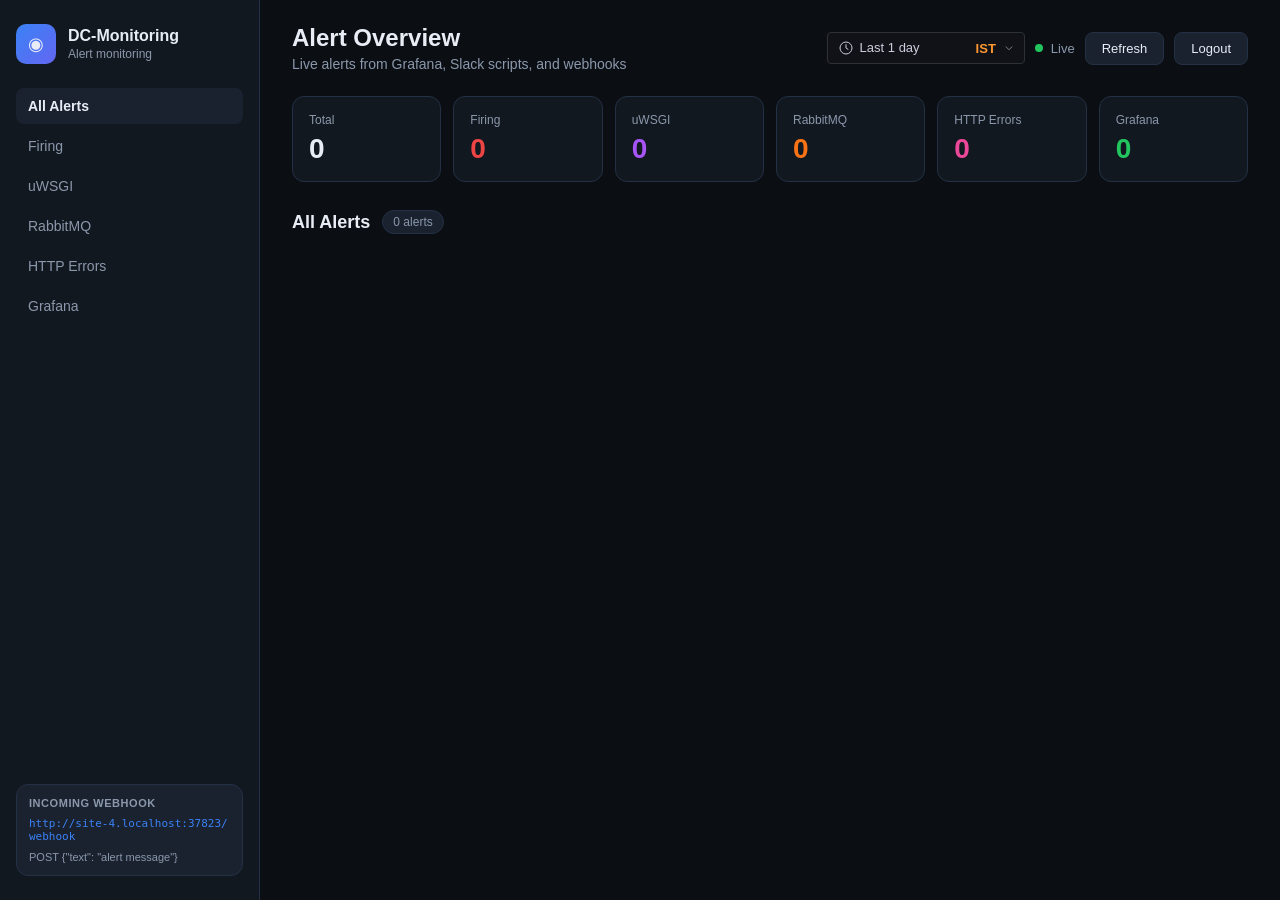
==== commit 41e16ae8: "Fix time range selector and rename app to DC-Monitoring. Replace the invisible select overlay with a" ====
--- a/templates/index.html
+++ b/templates/index.html
@@ -3,8 +3,8 @@
 <head>
   <meta charset="UTF-8">
   <meta name="viewport" content="width=device-width, initial-scale=1.0">
-  <title>Mon Dashboard</title>
-  <link rel="stylesheet" href="/static/css/style.css?v=4">
+  <title>DC-Monitoring</title>
+  <link rel="stylesheet" href="/static/css/style.css?v=5">
 </head>
 <body>
   <div class="app">
@@ -12,7 +12,7 @@
       <div class="brand">
         <div class="brand-icon">◉</div>
         <div>
-          <h1>Mon Dashboard</h1>
+          <h1>DC-Monitoring</h1>
           <p>Alert monitoring</p>
         </div>
       </div>
@@ -40,15 +40,10 @@
           <p class="subtitle">Live alerts from Grafana, Slack scripts, and webhooks</p>
         </div>
         <div class="topbar-actions">
-          <label class="grafana-time-picker" for="time-range">
+          <div class="grafana-time-picker">
             <svg class="grafana-time-icon" viewBox="0 0 24 24" fill="none" aria-hidden="true">
               <circle cx="12" cy="12" r="9" stroke="currentColor" stroke-width="1.5"/>
               <path d="M12 7v5l3 2" stroke="currentColor" stroke-width="1.5" stroke-linecap="round"/>
-            </svg>
-            <span id="time-range-label" class="grafana-time-label">Last 1 day</span>
-            <span class="grafana-time-tz">IST</span>
-            <svg class="grafana-time-chevron" viewBox="0 0 24 24" fill="none" aria-hidden="true">
-              <path d="M7 10l5 5 5-5" stroke="currentColor" stroke-width="1.5" stroke-linecap="round" stroke-linejoin="round"/>
             </svg>
             <select id="time-range" class="grafana-time-select" aria-label="Time range">
               <optgroup label="Recent">
@@ -68,7 +63,11 @@
                 <option value="10080">Last 7 days</option>
               </optgroup>
             </select>
-          </label>
+            <span class="grafana-time-tz">IST</span>
+            <svg class="grafana-time-chevron" viewBox="0 0 24 24" fill="none" aria-hidden="true">
+              <path d="M7 10l5 5 5-5" stroke="currentColor" stroke-width="1.5" stroke-linecap="round" stroke-linejoin="round"/>
+            </svg>
+          </div>
           <span class="live-indicator"><span class="pulse"></span> Live</span>
           <button id="refresh-btn" class="btn">Refresh</button>
           <a href="/logout" class="btn">Logout</a>
--- a/static/css/style.css
+++ b/static/css/style.css
@@ -388,13 +388,12 @@
   position: relative;
   display: inline-flex;
   align-items: center;
-  gap: 8px;
+  gap: 6px;
   height: 32px;
-  padding: 0 10px;
+  padding: 0 28px 0 10px;
   background: #111217;
   border: 1px solid #2c3235;
   border-radius: 4px;
-  cursor: pointer;
   flex-shrink: 0;
   transition: border-color 0.15s, background 0.15s;
 }
@@ -402,6 +401,11 @@
 .grafana-time-picker:hover {
   border-color: #40464d;
   background: #161719;
+}
+
+.grafana-time-picker:focus-within {
+  border-color: #5794f2;
+  box-shadow: 0 0 0 2px rgba(87, 148, 242, 0.2);
 }
 
 .grafana-time-icon {
@@ -409,12 +413,6 @@
   height: 16px;
   color: #ccccdc;
   flex-shrink: 0;
-}
-
-.grafana-time-label {
-  font-size: 13px;
-  color: #ccccdc;
-  white-space: nowrap;
   pointer-events: none;
 }
 
@@ -427,22 +425,37 @@
 }
 
 .grafana-time-chevron {
+  position: absolute;
+  right: 8px;
+  top: 50%;
+  transform: translateY(-50%);
   width: 14px;
   height: 14px;
   color: #8e8ea0;
-  flex-shrink: 0;
   pointer-events: none;
 }
 
 .grafana-time-select {
-  position: absolute;
-  inset: 0;
-  width: 100%;
-  height: 100%;
-  opacity: 0;
-  cursor: pointer;
+  appearance: none;
+  -webkit-appearance: none;
+  -moz-appearance: none;
+  background: transparent;
   border: none;
-  background: transparent;
+  color: #ccccdc;
+  font-size: 13px;
+  font-weight: 400;
+  cursor: pointer;
+  outline: none;
+  min-width: 110px;
+  max-width: 150px;
+  padding: 0;
+  line-height: 32px;
+}
+
+.grafana-time-select option,
+.grafana-time-select optgroup {
+  background: #181b1f;
+  color: #ccccdc;
 }
 
 .topbar-actions a.btn {
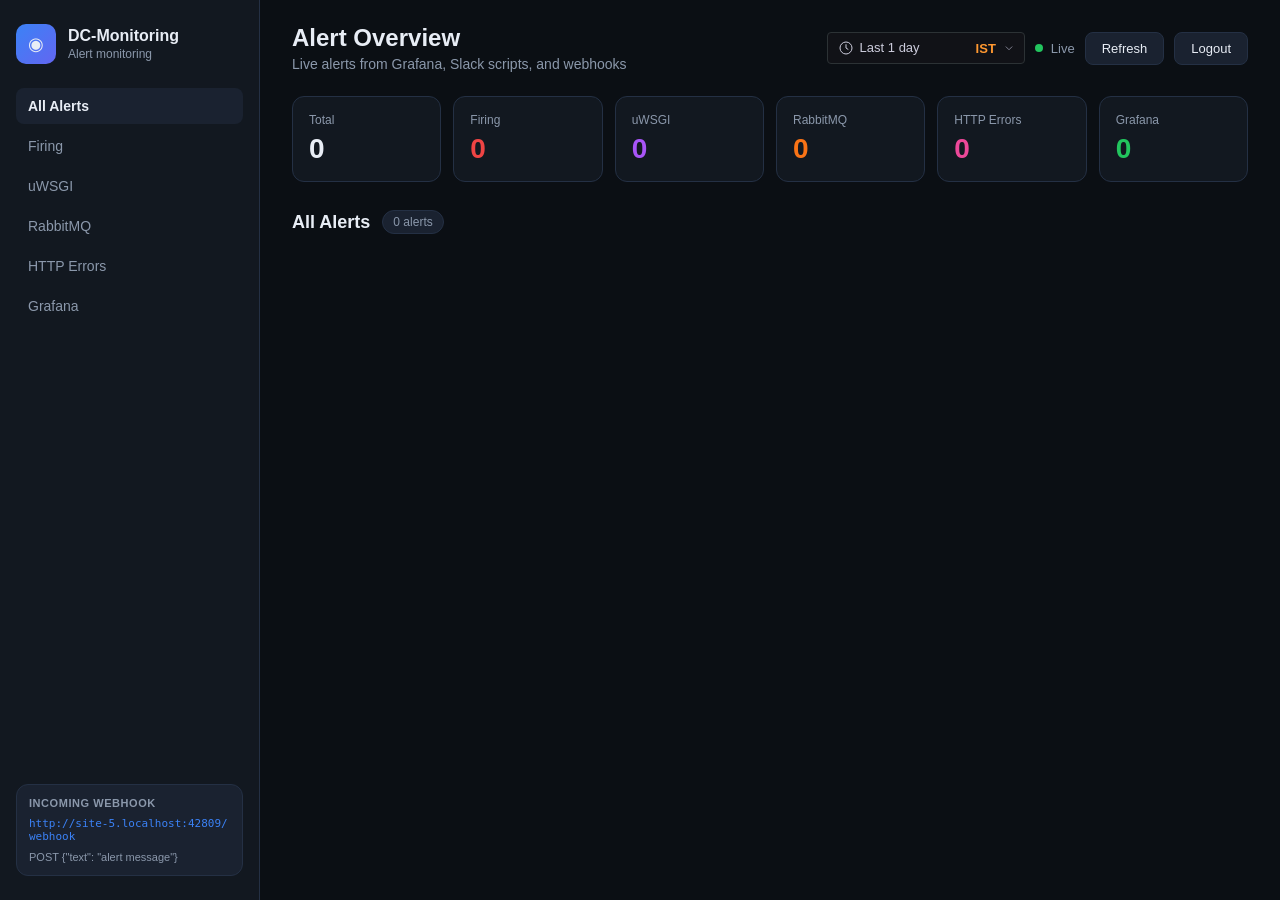
==== commit b6d95f0a: "Show unresolved alerts up to 7 days regardless of time filter. Keep firing and acknowledged alerts v" ====
--- a/templates/index.html
+++ b/templates/index.html
@@ -122,6 +122,6 @@
     </div>
   </div>
 
-  <script src="/static/js/app.js"></script>
+  <script src="/static/js/app.js?v=5"></script>
 </body>
 </html>
